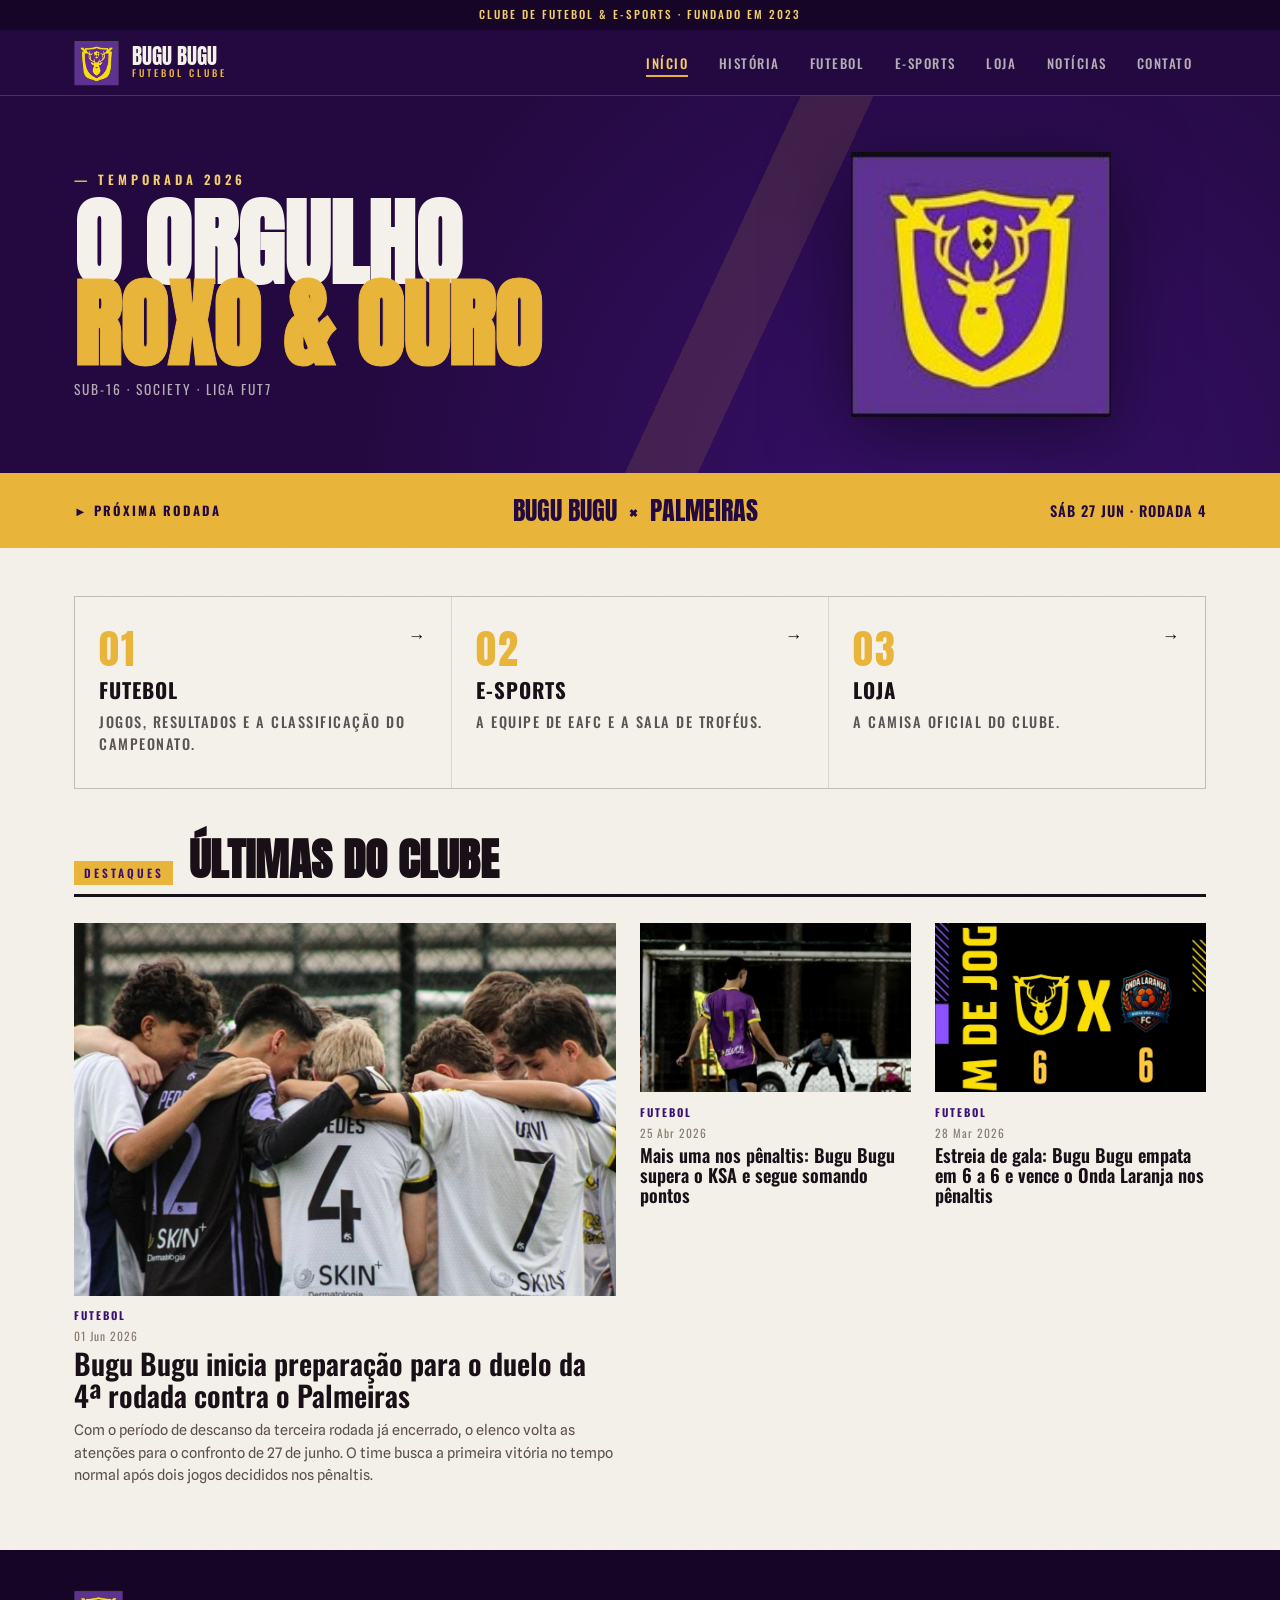
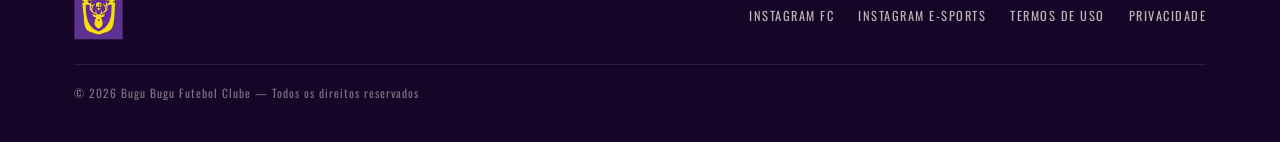
==== index.html @ 1703b66a "Site inicial do Bugu Bugu FC" ====
<!DOCTYPE html>
<html lang="pt-BR">
<head>
  <meta charset="UTF-8">
  <meta name="viewport" content="width=device-width, initial-scale=1.0">
  <meta name="description" content="Site oficial do BUGU BUGU Futebol Clube — Sub-16 Society e E-Sports EAFC.">
  <title>BUGU BUGU FC — Futebol &amp; E-Sports</title>
  <link rel="preconnect" href="https://fonts.googleapis.com">
  <link rel="preconnect" href="https://fonts.gstatic.com" crossorigin>
  <link rel="stylesheet" href="css/estilo-global.css">
  <link rel="stylesheet" href="css/componentes.css">
</head>
<body data-pagina="index">

  <div id="cabecalho"></div>

  <main>

    <!-- ===== HERO: banner principal ===== -->
    <section class="hero" aria-label="Apresentação do clube">
      <div class="hero-grid">
        <div class="hero-texto">
          <div class="selo">— Temporada 2026</div>
          <h1>O orgulho<br><em>roxo &amp; ouro</em></h1>
          <div class="desde">Sub-16 · Society · Liga FUT7</div>
        </div>
        <div class="hero-escudo">
          <img src="imagens/escudo.png" alt="Escudo do BUGU BUGU Futebol Clube">
        </div>
      </div>
    </section>

    <!-- ===== FAIXA: próximo jogo (preenchida por JS) ===== -->
    <div class="faixa-jogo" aria-label="Próxima partida">
      <div class="fj-inner" id="proximo-jogo-home">
        <span class="fj-rotulo">Carregando...</span>
      </div>
    </div>

    <div class="wrap">

      <!-- ===== ATALHOS EDITORIAIS ===== -->
      <nav class="atalhos" aria-label="Atalhos principais">
        <a class="atalho" href="paginas/futebol.html">
          <div class="num">01</div>
          <h3>Futebol</h3>
          <p>Jogos, resultados e a classificação do campeonato.</p>
          <span class="seta" aria-hidden="true">→</span>
        </a>
        <a class="atalho" href="paginas/esports.html">
          <div class="num">02</div>
          <h3>E-Sports</h3>
          <p>A equipe de EAFC e a sala de troféus.</p>
          <span class="seta" aria-hidden="true">→</span>
        </a>
        <a class="atalho" href="paginas/loja.html">
          <div class="num">03</div>
          <h3>Loja</h3>
          <p>A camisa oficial do clube.</p>
          <span class="seta" aria-hidden="true">→</span>
        </a>
      </nav>

      <!-- ===== ÚLTIMAS NOTÍCIAS ===== -->
      <div class="ed-cabecalho">
        <span class="kicker">Destaques</span>
        <h2>Últimas do clube</h2>
      </div>

      <!-- Preenchido por carregar-noticias.js com as 3 notícias mais recentes -->
      <div class="news-grid" id="grade-home-noticias" aria-live="polite" aria-label="Notícias recentes">
        <p class="carregando">Carregando notícias...</p>
      </div>

    </div><!-- fim wrap -->
  </main>

  <div id="rodape"></div>

  <script src="js/util.js"></script>
  <script src="js/navegacao.js"></script>
  <script src="js/carregar-jogos.js"></script>
  <!-- carregar-noticias.js não faz auto-chamada pois precisa de parâmetros -->
  <script src="js/carregar-noticias.js"></script>
  <script>
    carregarNoticias({ elementoId: 'grade-home-noticias', limite: 3, modoHome: true });
  </script>
</body>
</html>
---- css/estilo-global.css ----
/* ============================================================
   ESTILO GLOBAL — BUGU BUGU FC
   Variáveis de cor, reset, tipografia, header, footer e layout base.
   Estilos de componentes específicos ficam em componentes.css.
   ============================================================ */

/* Importação das fontes: Anton (títulos impactantes), Oswald (rótulos UI),
   Spline Sans (corpo de texto legível) */
@import url('https://fonts.googleapis.com/css2?family=Oswald:wght@500;600;700&family=Anton&family=Spline+Sans:wght@400;500;600;700&display=swap');

/* ====== VARIÁVEIS DE COR (identidade visual: roxo + ouro) ====== */
:root {
  --roxo:          #3a1170;
  --roxo-tinta:    #23093f;
  --roxo-noite:    #160526;
  --dourado:       #e8b53a;
  --dourado-pal:   #f2cd6b;
  --papel:         #f4f1ea;
  --papel-escuro:  #e4ded0;
  --tinta:         #191017;
  --linha:         rgba(25, 16, 23, .12);
}

/* ====== RESET BÁSICO ====== */
*, *::before, *::after {
  margin: 0;
  padding: 0;
  box-sizing: border-box;
}

html {
  scroll-behavior: smooth;
}

/* Grão sutil em todo o fundo, para o estilo editorial do protótipo */
body {
  font-family: 'Spline Sans', sans-serif;
  background: var(--papel);
  color: var(--tinta);
  line-height: 1.55;
  background-image: url("data:image/svg+xml,%3Csvg xmlns='http://www.w3.org/2000/svg' width='120' height='120'%3E%3Cfilter id='n'%3E%3CfeTurbulence type='fractalNoise' baseFrequency='.85' numOctaves='2'/%3E%3C/filter%3E%3Crect width='100%25' height='100%25' filter='url(%23n)' opacity='.035'/%3E%3C/svg%3E");
}

/* ====== CLASSES DE TIPOGRAFIA ====== */
.anton  { font-family: 'Anton', sans-serif; font-weight: 400; letter-spacing: .5px; }
.oswald { font-family: 'Oswald', sans-serif; }

/* ====== BARRA DE TOPO (anuncio institucional) ====== */
.barra-topo {
  background: var(--roxo-noite);
  color: var(--dourado-pal);
  font-family: 'Oswald', sans-serif;
  text-transform: uppercase;
  letter-spacing: 2px;
  font-size: .7rem;
  text-align: center;
  padding: .4rem;
  font-weight: 500;
}

/* ====== HEADER ====== */
header {
  position: sticky;
  top: 0;
  z-index: 200;
  background: var(--roxo-tinta);
  color: var(--papel);
  border-bottom: 1px solid rgba(232, 181, 58, .25);
}

.header-inner {
  max-width: 1180px;
  margin: 0 auto;
  padding: .6rem 1.5rem;
  display: flex;
  align-items: center;
  justify-content: space-between;
}

/* Logo + nome do clube */
.marca {
  display: flex;
  align-items: center;
  gap: .8rem;
  text-decoration: none;
  color: inherit;
}

.marca img {
  height: 46px;
  width: auto;
}

.marca .nome {
  font-family: 'Anton', sans-serif;
  font-size: 1.3rem;
  line-height: .95;
  text-transform: uppercase;
}

.marca .nome small {
  display: block;
  font-family: 'Oswald', sans-serif;
  font-weight: 500;
  font-size: .6rem;
  letter-spacing: 3px;
  color: var(--dourado);
  margin-top: 2px;
}

/* ====== NAVEGAÇÃO ====== */
nav {
  display: flex;
  gap: .2rem;
}

nav a {
  font-family: 'Oswald', sans-serif;
  font-weight: 500;
  font-size: .82rem;
  text-transform: uppercase;
  letter-spacing: 1.5px;
  background: none;
  border: none;
  color: rgba(244, 241, 234, .7);
  padding: .6rem .85rem;
  cursor: pointer;
  position: relative;
  transition: color .2s;
  text-decoration: none;
}

/* Sublinhado dourado que desliza ao hover/ativo */
nav a::after {
  content: "";
  position: absolute;
  left: .85rem;
  right: .85rem;
  bottom: .35rem;
  height: 2px;
  background: var(--dourado);
  transform: scaleX(0);
  transform-origin: left;
  transition: transform .25s;
}

nav a:hover {
  color: var(--papel);
}

nav a:hover::after,
nav a.ativo::after {
  transform: scaleX(1);
}

nav a.ativo {
  color: var(--dourado-pal);
}

/* Botão hambúrguer — só aparece no mobile */
.menu-btn {
  display: none;
  background: none;
  border: 1px solid rgba(232, 181, 58, .4);
  color: var(--dourado);
  padding: .3rem .6rem;
  cursor: pointer;
  font-size: 1.2rem;
  border-radius: 2px;
  line-height: 1;
}

/* ====== CONTEÚDO PRINCIPAL ====== */
main {
  min-height: 60vh;
}

/* Container centralizado padrão */
.wrap {
  max-width: 1180px;
  margin: 0 auto;
  padding: 0 1.5rem;
}

/* Cabeçalho de seção estilo editorial (kicker + título) */
.ed-cabecalho {
  display: flex;
  align-items: baseline;
  gap: 1rem;
  margin: 3rem 0 1.6rem;
  border-bottom: 3px solid var(--tinta);
  padding-bottom: .6rem;
}

.ed-cabecalho .kicker {
  font-family: 'Oswald', sans-serif;
  text-transform: uppercase;
  letter-spacing: 3px;
  font-size: .72rem;
  color: var(--roxo);
  font-weight: 600;
  background: var(--dourado);
  padding: .2rem .6rem;
  white-space: nowrap;
}

.ed-cabecalho h2 {
  font-family: 'Anton', sans-serif;
  font-size: clamp(1.8rem, 4vw, 2.8rem);
  text-transform: uppercase;
  line-height: 1;
}

/* ====== HERO HOME ====== */
.hero {
  position: relative;
  background: var(--roxo-tinta);
  color: var(--papel);
  overflow: hidden;
}

.hero::before {
  content: "";
  position: absolute;
  inset: 0;
  background:
    linear-gradient(115deg, transparent 55%, rgba(232, 181, 58, .12) 55%, rgba(232, 181, 58, .12) 60%, transparent 60%),
    radial-gradient(circle at 75% 110%, rgba(58, 17, 112, .9), transparent 60%);
}

.hero-grid {
  position: relative;
  max-width: 1180px;
  margin: 0 auto;
  padding: 3.5rem 1.5rem;
  display: grid;
  grid-template-columns: 1.3fr .9fr;
  gap: 2rem;
  align-items: center;
}

.hero-texto .selo {
  font-family: 'Oswald', sans-serif;
  text-transform: uppercase;
  letter-spacing: 4px;
  font-size: .8rem;
  color: var(--dourado-pal);
  font-weight: 600;
}

.hero-texto h1 {
  font-family: 'Anton', sans-serif;
  font-size: clamp(3rem, 8vw, 6rem);
  line-height: .85;
  text-transform: uppercase;
  margin: .8rem 0;
}

.hero-texto h1 em {
  font-style: normal;
  color: var(--dourado);
  -webkit-text-stroke: 1px var(--dourado);
}

.hero-texto .desde {
  font-family: 'Oswald', sans-serif;
  letter-spacing: 2px;
  color: rgba(244, 241, 234, .7);
  text-transform: uppercase;
  font-size: .85rem;
}

.hero-escudo {
  display: flex;
  justify-content: center;
}

.hero-escudo img {
  width: min(80%, 260px);
  filter: drop-shadow(0 20px 40px rgba(0, 0, 0, .5));
}

/* ====== RODAPÉ ====== */
footer {
  background: var(--roxo-noite);
  color: rgba(244, 241, 234, .7);
  margin-top: 4rem;
}

.footer-inner {
  max-width: 1180px;
  margin: 0 auto;
  padding: 2.5rem 1.5rem;
  display: flex;
  justify-content: space-between;
  align-items: center;
  gap: 1.5rem;
  flex-wrap: wrap;
}

.footer-inner img {
  height: 50px;
}

.footer-links {
  display: flex;
  gap: 1.5rem;
  flex-wrap: wrap;
}

.footer-links a {
  color: rgba(244, 241, 234, .75);
  text-decoration: none;
  font-family: 'Oswald', sans-serif;
  text-transform: uppercase;
  letter-spacing: 1.5px;
  font-size: .78rem;
  transition: color .2s;
}

.footer-links a:hover {
  color: var(--dourado-pal);
}

.copy {
  width: 100%;
  border-top: 1px solid rgba(255, 255, 255, .1);
  padding-top: 1.2rem;
  font-size: .72rem;
  color: rgba(244, 241, 234, .45);
  font-family: 'Oswald', sans-serif;
  letter-spacing: 1px;
}

/* ====== ANIMAÇÃO DE ENTRADA ====== */
@keyframes entra {
  from { opacity: 0; transform: translateY(8px); }
  to   { opacity: 1; transform: translateY(0); }
}

main > * {
  animation: entra .4s ease;
}

/* ====== ESTADOS DE CARREGAMENTO E ERRO ====== */
.carregando {
  color: #8a7d72;
  font-family: 'Oswald', sans-serif;
  font-size: .9rem;
  padding: 1rem 0;
}

.sem-dados {
  color: #8a7d72;
  font-style: italic;
  font-size: .9rem;
  padding: .5rem 0;
}

.erro-carregamento {
  color: #c0392b;
  font-family: 'Oswald', sans-serif;
  font-size: .9rem;
  padding: .8rem;
  border-left: 3px solid #c0392b;
  background: rgba(192, 57, 43, .06);
}

/* ====== RESPONSIVO ====== */
@media (max-width: 820px) {
  nav {
    position: absolute;
    top: 100%;
    right: 0;
    left: 0;
    background: var(--roxo-noite);
    flex-direction: column;
    padding: .5rem;
    display: none;
    border-top: 1px solid rgba(232, 181, 58, .15);
  }

  nav.aberto {
    display: flex;
  }

  nav a {
    text-align: left;
    width: 100%;
    padding: .7rem 1rem;
  }

  .menu-btn {
    display: block;
  }

  header {
    position: sticky;
    top: 0;
  }

  .hero-grid {
    grid-template-columns: 1fr;
    text-align: center;
  }

  .hero-escudo {
    order: -1;
  }
}

@media (max-width: 600px) {
  .wrap {
    padding: 0 1rem;
  }

  .ed-cabecalho {
    flex-direction: column;
    align-items: flex-start;
    gap: .5rem;
  }

  .footer-inner {
    flex-direction: column;
    align-items: flex-start;
  }
}
---- css/componentes.css ----
/* ============================================================
   COMPONENTES — BUGU BUGU FC
   Estilos de todos os blocos reutilizáveis: jogos, tabela, notícias,
   atalhos, loja, e-sports, história, contato, botões.
   Variáveis e layout base ficam em estilo-global.css.
   ============================================================ */

/* ====== FAIXA DO PRÓXIMO JOGO (Home) ====== */
.faixa-jogo {
  background: var(--dourado);
  color: var(--roxo-tinta);
}

.fj-inner {
  max-width: 1180px;
  margin: 0 auto;
  padding: 1.1rem 1.5rem;
  display: flex;
  align-items: center;
  justify-content: space-between;
  gap: 1rem;
  flex-wrap: wrap;
}

.fj-rotulo {
  font-family: 'Oswald', sans-serif;
  font-weight: 700;
  text-transform: uppercase;
  letter-spacing: 2px;
  font-size: .8rem;
}

.fj-confronto {
  font-family: 'Anton', sans-serif;
  font-size: 1.6rem;
  text-transform: uppercase;
}

.fj-data {
  font-family: 'Oswald', sans-serif;
  font-weight: 600;
  text-transform: uppercase;
  letter-spacing: 1px;
  font-size: .9rem;
}

/* ====== ATALHOS EDITORIAIS (Home) ====== */
.atalhos {
  display: grid;
  grid-template-columns: repeat(3, 1fr);
  gap: 1px;
  background: var(--linha);
  margin: 3rem 0;
  border: 1px solid var(--linha);
}

.atalho {
  background: var(--papel);
  padding: 2rem 1.5rem;
  cursor: pointer;
  transition: .25s;
  position: relative;
  text-decoration: none;
  color: inherit;
  display: block;
}

.atalho:hover {
  background: var(--roxo-tinta);
  color: var(--papel);
}

.atalho .num {
  font-family: 'Anton', sans-serif;
  font-size: 2.5rem;
  color: var(--dourado);
  line-height: 1;
}

.atalho h3 {
  font-family: 'Oswald', sans-serif;
  text-transform: uppercase;
  letter-spacing: 1px;
  font-size: 1.3rem;
  margin: .3rem 0;
}

.atalho p {
  font-size: .9rem;
  opacity: .7;
}

.atalho .seta {
  position: absolute;
  top: 1.5rem;
  right: 1.5rem;
  transition: .25s;
  font-size: 1.1rem;
}

.atalho:hover .seta {
  transform: translateX(5px);
}

/* ====== GRID DE NOTÍCIAS (estilo capa de jornal) ====== */
.news-grid {
  display: grid;
  grid-template-columns: 2fr 1fr 1fr;
  gap: 1.5rem;
  margin-bottom: 3rem;
}

.news {
  cursor: pointer;
  display: flex;
  flex-direction: column;
  text-decoration: none;
  color: inherit;
}

.news .foto {
  aspect-ratio: 16 / 10;
  background: var(--roxo);
  position: relative;
  overflow: hidden;
  background-image: linear-gradient(135deg, var(--roxo), var(--roxo-noite));
}

.news.grande .foto {
  aspect-ratio: 16 / 11;
}

/* Textura de hachura sobre as fotos sem imagem real */
.news .foto::after {
  content: "";
  position: absolute;
  inset: 0;
  background: repeating-linear-gradient(
    135deg,
    transparent,
    transparent 14px,
    rgba(232, 181, 58, .06) 14px,
    rgba(232, 181, 58, .06) 28px
  );
}

.news .foto-noticia {
  width: 100%;
  aspect-ratio: 16 / 10;
  object-fit: cover;
  display: block;
}

.news.grande .foto-noticia {
  aspect-ratio: 16 / 11;
}

.news .cat {
  font-family: 'Oswald', sans-serif;
  text-transform: uppercase;
  letter-spacing: 2px;
  font-size: .68rem;
  font-weight: 700;
  color: var(--roxo);
  margin: .7rem 0 .2rem;
}

.news .data-n {
  font-size: .72rem;
  color: #8a7d72;
  font-family: 'Oswald', sans-serif;
  letter-spacing: 1px;
}

.news h3 {
  font-family: 'Oswald', sans-serif;
  font-weight: 600;
  line-height: 1.1;
  margin: .2rem 0;
  font-size: 1.15rem;
}

.news.grande h3 {
  font-size: 1.8rem;
}

.news p {
  font-size: .9rem;
  color: #5c5048;
  margin-top: .3rem;
}

a.news {
  transition: opacity .15s;
}

a.news:hover {
  opacity: .82;
}

a.news .foto-noticia,
a.news .foto {
  transition: transform .2s;
}

a.news:hover .foto-noticia,
a.news:hover .foto {
  transform: scale(1.02);
}

/* ====== PÁGINA DE ARTIGO ====== */
.artigo-header {
  padding: 2rem 0 1.5rem;
  max-width: 760px;
}

.artigo-header .cat {
  font-family: 'Oswald', sans-serif;
  text-transform: uppercase;
  letter-spacing: 2px;
  font-size: .68rem;
  font-weight: 700;
  color: var(--roxo);
  margin-bottom: .4rem;
}

.artigo-header .data-n {
  font-size: .78rem;
  color: #8a7d72;
  font-family: 'Oswald', sans-serif;
  letter-spacing: 1px;
  margin-bottom: .8rem;
}

.artigo-header h2 {
  font-family: 'Anton', sans-serif;
  font-size: 2.4rem;
  line-height: 1.1;
  color: var(--roxo-tinta);
}

.artigo-imagem {
  width: 100%;
  max-height: 480px;
  object-fit: cover;
  display: block;
  border-radius: 4px;
  margin-bottom: 2rem;
}

.artigo-corpo {
  max-width: 720px;
  margin-bottom: 3rem;
}

.artigo-corpo p {
  font-size: 1.05rem;
  line-height: 1.78;
  color: var(--tinta);
  margin-bottom: 1.2rem;
}

/* ====== LISTA DE JOGOS (Futebol) ====== */
.grade-futebol {
  display: grid;
  grid-template-columns: 1fr 1.1fr;
  gap: 2.5rem;
  align-items: start;
  margin-bottom: 3rem;
}

/* Subtítulo de seção com barra dourada à esquerda */
.sub-tit {
  font-family: 'Oswald', sans-serif;
  text-transform: uppercase;
  letter-spacing: 2px;
  font-size: 1rem;
  font-weight: 600;
  color: var(--roxo);
  margin-bottom: 1rem;
  display: flex;
  align-items: center;
  gap: .6rem;
}

.sub-tit::before {
  content: "";
  width: 18px;
  height: 3px;
  background: var(--dourado);
  flex-shrink: 0;
}

/* Legenda do sistema de cores dos placares */
.nota-penaltis {
  font-size: .78rem;
  color: #8a7d72;
  margin: -.5rem 0 1rem;
  font-family: 'Oswald', sans-serif;
  letter-spacing: .5px;
}

.nota-penaltis .destaque-dourado {
  background: var(--dourado);
  color: var(--roxo-tinta);
  padding: .05rem .3rem;
  font-weight: 600;
}

/* Linha de jogo individual */
.jogo {
  display: grid;
  grid-template-columns: auto 1fr auto;
  gap: 1rem;
  align-items: center;
  padding: .9rem 0;
  border-bottom: 1px solid var(--linha);
}

/* Data do jogo: mês pequeno + dia em negrito */
.jogo .quando {
  font-family: 'Oswald', sans-serif;
  font-size: .72rem;
  text-transform: uppercase;
  letter-spacing: 1px;
  color: #8a7d72;
  text-align: center;
  min-width: 58px;
  line-height: 1.2;
}

.jogo .quando b {
  display: block;
  font-size: 1.05rem;
  color: var(--tinta);
}

/* Confronto: nome do time em roxo + adversário */
.jogo .conf {
  font-family: 'Oswald', sans-serif;
  font-weight: 600;
  text-transform: uppercase;
  font-size: 1.05rem;
  line-height: 1.3;
}

.jogo .conf .nosso {
  color: var(--roxo);
}

/* Separador "vs" e rótulo "a jogar" */
.jogo .vstag {
  font-family: 'Oswald', sans-serif;
  font-size: .7rem;
  color: #8a7d72;
  letter-spacing: 2px;
  text-transform: uppercase;
}

/* Placar: escuro por padrão, dourado quando venceu os pênaltis */
.jogo .res {
  font-family: 'Anton', sans-serif;
  font-size: 1.1rem;
  background: var(--tinta);
  color: var(--papel);
  padding: .15rem .6rem;
}

/* Placar dourado = vitória nos pênaltis */
.jogo .res.pen {
  background: var(--dourado);
  color: var(--roxo-tinta);
}

/* Jogo de descanso: layout simplificado e texto em itálico */
.jogo.folga {
  grid-template-columns: 1fr;
  text-align: center;
  color: #8a7d72;
  font-style: italic;
  font-family: 'Oswald', sans-serif;
  letter-spacing: 1px;
  text-transform: uppercase;
  font-size: .9rem;
}

/* ====== TABELA DE CLASSIFICAÇÃO ====== */
.tabela-wrap {
  background: var(--roxo-noite);
  padding: 1.4rem;
  color: var(--papel);
}

table {
  width: 100%;
  border-collapse: collapse;
}

thead th {
  font-family: 'Oswald', sans-serif;
  text-transform: uppercase;
  letter-spacing: 1px;
  font-size: .7rem;
  color: var(--dourado-pal);
  padding: .5rem .3rem;
  border-bottom: 2px solid rgba(232, 181, 58, .3);
  font-weight: 600;
  text-align: center;
}

thead th.esq {
  text-align: left;
}

tbody td {
  padding: .55rem .3rem;
  text-align: center;
  font-family: 'Oswald', sans-serif;
  font-weight: 500;
  font-size: .92rem;
  border-bottom: 1px solid rgba(255, 255, 255, .07);
}

tbody td.clube {
  text-align: left;
  text-transform: uppercase;
  letter-spacing: .5px;
}

tbody td.pts {
  font-family: 'Anton', sans-serif;
  color: var(--dourado-pal);
  font-size: 1.05rem;
}

tbody td.posn {
  color: #9b8fa8;
  font-weight: 700;
}

/* Linha do BUGU BUGU destacada em dourado */
tr.nos td {
  background: rgba(232, 181, 58, .14);
}

tr.nos td.clube {
  color: var(--dourado-pal);
  font-weight: 700;
}

tr.nos td.posn {
  color: var(--dourado);
}

/* Nota explicativa da regra de pênaltis abaixo da tabela */
.nota {
  margin-top: 1rem;
  font-size: .82rem;
  color: #cabfd6;
  border-left: 3px solid var(--dourado);
  padding-left: .8rem;
  line-height: 1.4;
}

.nota b {
  color: var(--dourado-pal);
}

/* ====== E-SPORTS ====== */
.esp-hero {
  background: var(--roxo-noite);
  color: var(--papel);
  padding: 2.5rem;
  position: relative;
  overflow: hidden;
  margin-bottom: 1.5rem;
}

/* Marca d'água "EAFC 26" no canto */
.esp-hero::after {
  content: "EAFC 26";
  position: absolute;
  right: -1rem;
  bottom: -2rem;
  font-family: 'Anton', sans-serif;
  font-size: 7rem;
  color: rgba(232, 181, 58, .07);
  text-transform: uppercase;
  pointer-events: none;
  user-select: none;
}

.esp-hero h3 {
  font-family: 'Anton', sans-serif;
  font-size: 2rem;
  text-transform: uppercase;
  position: relative;
}

.esp-hero p {
  max-width: 560px;
  position: relative;
  color: rgba(244, 241, 234, .85);
  margin-top: .6rem;
}

/* Grid de troféus */
.titulos {
  display: grid;
  grid-template-columns: 1fr 1fr;
  gap: 1.5rem;
  margin-top: 1.5rem;
  margin-bottom: 2rem;
}

.titulo {
  border: 1px solid var(--linha);
  padding: 2rem;
  position: relative;
  background: var(--papel);
}

.titulo .qtd {
  font-family: 'Anton', sans-serif;
  font-size: 4.5rem;
  line-height: .8;
  color: var(--roxo);
}

.titulo .qtd span {
  color: var(--dourado);
}

.titulo .lbl {
  font-family: 'Oswald', sans-serif;
  text-transform: uppercase;
  letter-spacing: 1px;
  font-weight: 600;
  font-size: 1.1rem;
  margin-top: .4rem;
}

.titulo .org {
  font-size: .8rem;
  color: #8a7d72;
  margin-top: .2rem;
}

/* ====== LOJA ====== */
.loja {
  display: grid;
  grid-template-columns: 1.1fr .9fr;
  gap: 2.5rem;
  align-items: start;
  margin-bottom: 3rem;
}

.loja-vitrine {
  background: var(--papel-escuro);
  padding: 1.5rem;
  display: flex;
  gap: 1rem;
  flex-direction: column;
}

.loja-vitrine img {
  width: 100%;
  display: block;
  background: #cfc7b6;
}

.loja-info .preco {
  font-family: 'Anton', sans-serif;
  font-size: 3rem;
  color: var(--roxo);
  line-height: 1;
}

.loja-info .preco small {
  font-family: 'Oswald', sans-serif;
  font-size: 1rem;
  color: #8a7d72;
  font-weight: 500;
  display: block;
  margin-top: .3rem;
}

.tam-label {
  font-family: 'Oswald', sans-serif;
  text-transform: uppercase;
  letter-spacing: 1px;
  font-weight: 600;
  margin: 1.4rem 0 .6rem;
}

.tamanhos {
  display: flex;
  gap: .5rem;
  flex-wrap: wrap;
}

.tamanhos button {
  width: 52px;
  height: 52px;
  border: 1.5px solid var(--tinta);
  background: transparent;
  font-family: 'Oswald', sans-serif;
  font-weight: 600;
  font-size: 1.05rem;
  cursor: pointer;
  transition: .15s;
}

.tamanhos button:hover {
  border-color: var(--roxo);
}

.tamanhos button.sel {
  background: var(--roxo);
  color: var(--papel);
  border-color: var(--roxo);
}

.aviso {
  font-size: .82rem;
  color: #8a7d72;
  margin-top: 1rem;
  border-top: 1px solid var(--linha);
  padding-top: 1rem;
}

/* ====== BOTÃO PADRÃO ====== */
.btn {
  display: inline-flex;
  align-items: center;
  gap: .6rem;
  background: var(--tinta);
  color: var(--papel);
  border: none;
  padding: 1rem 1.8rem;
  font-family: 'Oswald', sans-serif;
  text-transform: uppercase;
  letter-spacing: 1.5px;
  font-weight: 600;
  font-size: .95rem;
  cursor: pointer;
  text-decoration: none;
  margin-top: 1.6rem;
  transition: background .2s;
}

.btn:hover {
  background: var(--roxo);
}

.btn svg {
  width: 18px;
  height: 18px;
  flex-shrink: 0;
}

/* ====== HISTÓRIA ====== */
.historia {
  display: grid;
  grid-template-columns: 1fr 1fr;
  gap: 3rem;
  align-items: start;
  margin-bottom: 3rem;
}

.historia .lead {
  font-family: 'Oswald', sans-serif;
  font-weight: 500;
  font-size: 1.4rem;
  line-height: 1.4;
}

.historia .lead .dest {
  color: var(--roxo);
  background: linear-gradient(transparent 60%, var(--dourado-pal) 60%);
}

.historia .texto-corpo {
  margin-top: 1rem;
  color: #5c5048;
}

.historia .aviso-provisorio {
  margin-top: 1rem;
  color: #8a7d72;
  font-style: italic;
  font-size: .9rem;
}

/* Linha do tempo */
.linha-tempo {
  border-left: 2px solid var(--tinta);
  padding-left: 1.6rem;
}

.lt {
  position: relative;
  padding-bottom: 1.6rem;
}

/* Losango dourado marcando cada evento da linha do tempo */
.lt::before {
  content: "";
  position: absolute;
  left: -1.73rem;
  top: .3rem;
  width: 12px;
  height: 12px;
  background: var(--dourado);
  border: 2px solid var(--papel);
  transform: rotate(45deg);
}

.lt .ano {
  font-family: 'Anton', sans-serif;
  font-size: 1.4rem;
  color: var(--roxo);
}

/* ====== CONTATO ====== */
.contatos {
  display: grid;
  grid-template-columns: repeat(3, 1fr);
  gap: 1px;
  background: var(--linha);
  border: 1px solid var(--linha);
  margin-bottom: 3rem;
}

.ct {
  background: var(--papel);
  padding: 2.2rem;
  text-decoration: none;
  color: var(--tinta);
  transition: background .2s, color .2s;
  display: block;
}

.ct:hover {
  background: var(--roxo-tinta);
  color: var(--papel);
}

.ct .ico {
  color: var(--roxo);
  transition: color .2s;
}

.ct:hover .ico {
  color: var(--dourado);
}

.ct svg {
  width: 30px;
  height: 30px;
}

.ct h3 {
  font-family: 'Oswald', sans-serif;
  text-transform: uppercase;
  letter-spacing: 1px;
  margin: .8rem 0 .2rem;
  font-size: 1.2rem;
}

.ct p {
  font-size: .9rem;
  opacity: .75;
}

/* Canal ainda não disponível */
.ct.indisponivel {
  opacity: .45;
  pointer-events: none;
}

/* ====== PÁGINAS LEGAIS (Termos / Privacidade) ====== */
.legal-conteudo {
  max-width: 760px;
  margin: 0 auto;
  padding-bottom: 4rem;
}

.legal-conteudo h3 {
  font-family: 'Oswald', sans-serif;
  font-size: 1.1rem;
  text-transform: uppercase;
  letter-spacing: 1px;
  margin: 2rem 0 .5rem;
  color: var(--roxo);
}

.legal-conteudo p,
.legal-conteudo li {
  color: #5c5048;
  margin-bottom: .6rem;
  font-size: .95rem;
}

.legal-conteudo ul {
  padding-left: 1.5rem;
  margin-bottom: 1rem;
}

.legal-conteudo .data-atualizacao {
  font-family: 'Oswald', sans-serif;
  font-size: .8rem;
  color: #8a7d72;
  letter-spacing: 1px;
  text-transform: uppercase;
  margin-bottom: 2rem;
}

/* ====== RESPONSIVO ====== */
@media (max-width: 880px) {
  .grade-futebol {
    grid-template-columns: 1fr;
  }
}

@media (max-width: 820px) {
  .atalhos {
    grid-template-columns: 1fr;
  }

  .news-grid {
    grid-template-columns: 1fr;
  }

  .historia {
    grid-template-columns: 1fr;
  }

  .contatos {
    grid-template-columns: 1fr;
  }
}

@media (max-width: 780px) {
  .loja {
    grid-template-columns: 1fr;
  }
}

@media (max-width: 600px) {
  .titulos {
    grid-template-columns: 1fr;
  }

  .fj-inner {
    flex-direction: column;
    align-items: flex-start;
    gap: .4rem;
  }
}
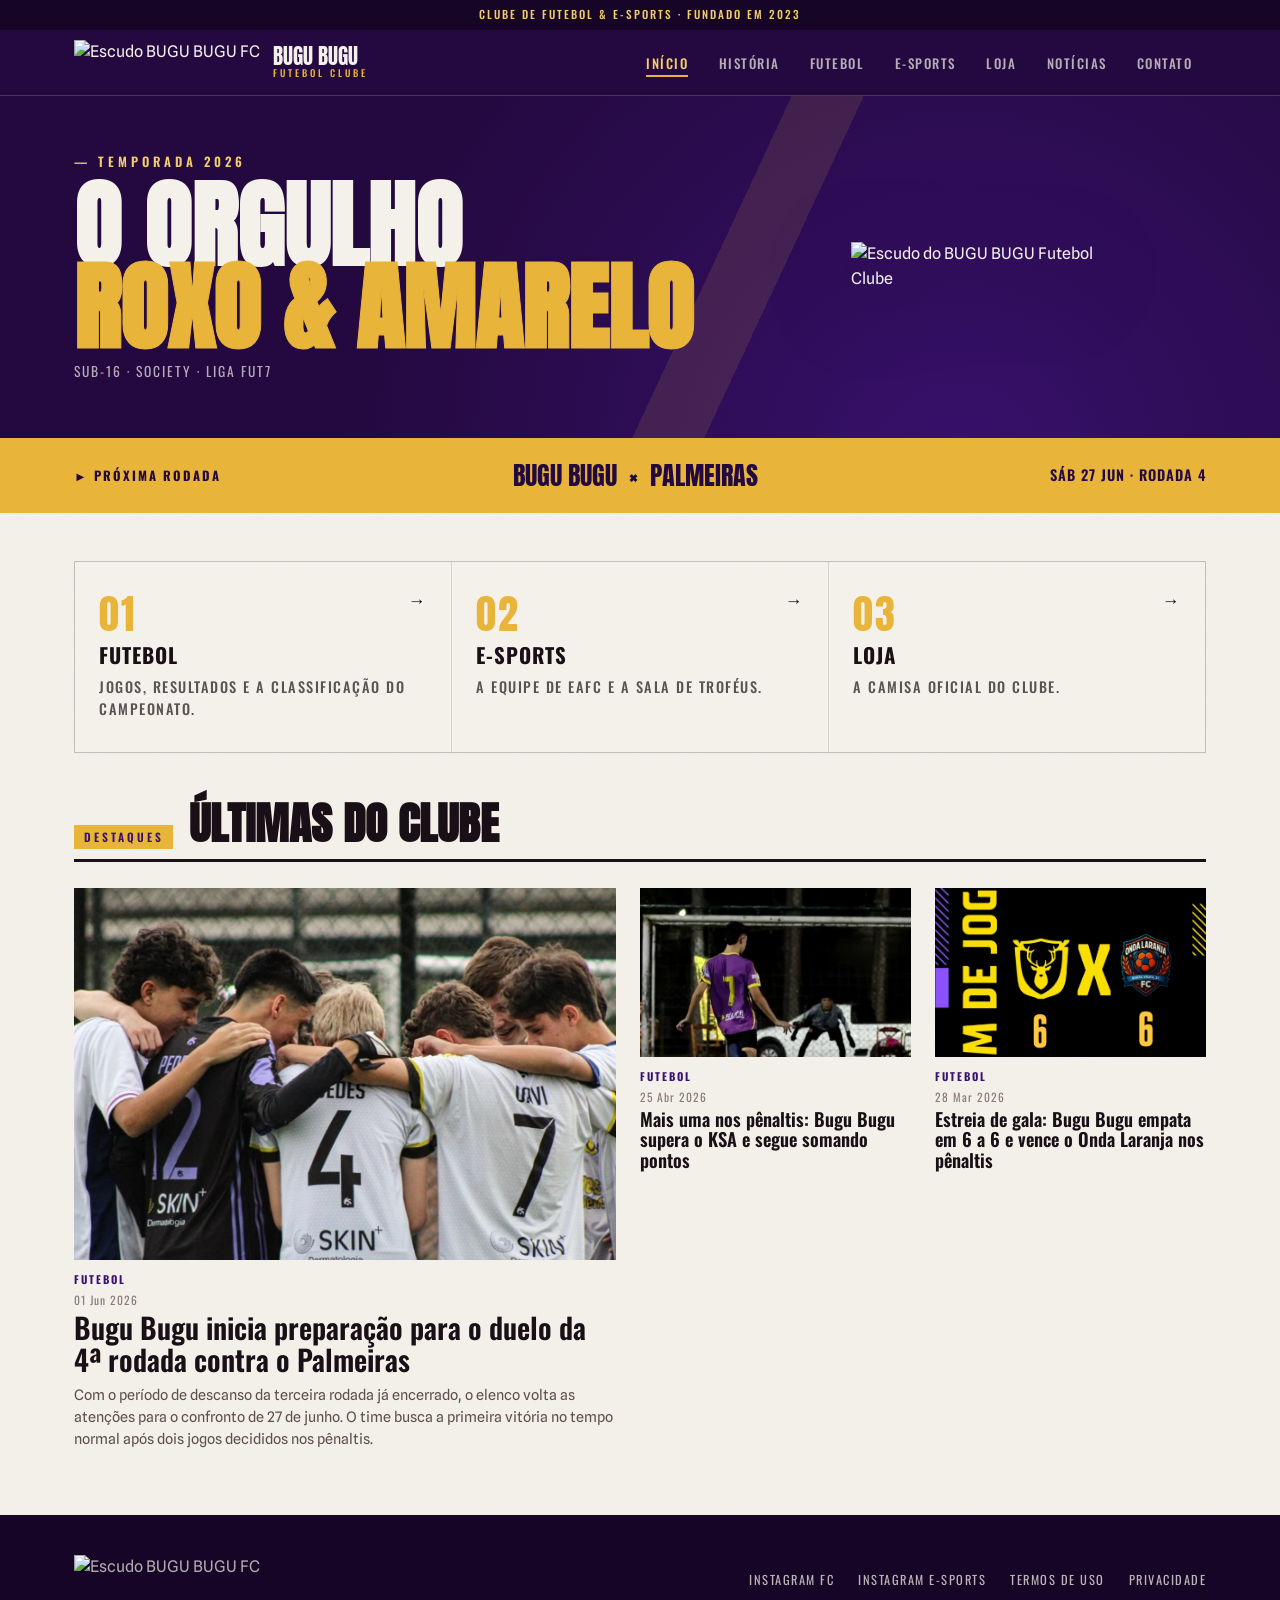
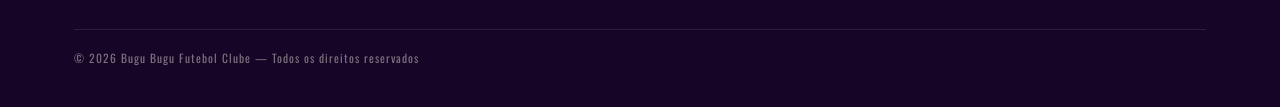
==== commit 2be6f749: "Troca escudo para .jpg e substitui ouro por amarelo nos textos" ====
--- a/index.html
+++ b/index.html
@@ -21,11 +21,11 @@
       <div class="hero-grid">
         <div class="hero-texto">
           <div class="selo">— Temporada 2026</div>
-          <h1>O orgulho<br><em>roxo &amp; ouro</em></h1>
+          <h1>O orgulho<br><em>roxo &amp; amarelo</em></h1>
           <div class="desde">Sub-16 · Society · Liga FUT7</div>
         </div>
         <div class="hero-escudo">
-          <img src="imagens/escudo.png" alt="Escudo do BUGU BUGU Futebol Clube">
+          <img src="imagens/escudo.jpg" alt="Escudo do BUGU BUGU Futebol Clube">
         </div>
       </div>
     </section>
--- a/css/estilo-global.css
+++ b/css/estilo-global.css
@@ -368,7 +368,7 @@
 
 /* ====== RESPONSIVO ====== */
 @media (max-width: 820px) {
-  nav {
+  header nav {
     position: absolute;
     top: 100%;
     right: 0;
@@ -380,11 +380,11 @@
     border-top: 1px solid rgba(232, 181, 58, .15);
   }
 
-  nav.aberto {
+  header nav.aberto {
     display: flex;
   }
 
-  nav a {
+  header nav a {
     text-align: left;
     width: 100%;
     padding: .7rem 1rem;
--- a/css/componentes.css
+++ b/css/componentes.css
@@ -198,14 +198,17 @@
   opacity: .82;
 }
 
-a.news .foto-noticia,
-a.news .foto {
+.news .foto-wrap {
+  overflow: hidden;
+}
+
+a.news .foto-wrap .foto-noticia {
   transition: transform .2s;
-}
-
-a.news:hover .foto-noticia,
-a.news:hover .foto {
-  transform: scale(1.02);
+  display: block;
+}
+
+a.news:hover .foto-wrap .foto-noticia {
+  transform: scale(1.04);
 }
 
 /* ====== PÁGINA DE ARTIGO ====== */
@@ -826,10 +829,16 @@
 @media (max-width: 820px) {
   .atalhos {
     grid-template-columns: 1fr;
+    margin-bottom: 1.5rem;
   }
 
   .news-grid {
     grid-template-columns: 1fr;
+    gap: 2.5rem;
+  }
+
+  .news.grande h3 {
+    font-size: 1.35rem;
   }
 
   .historia {
